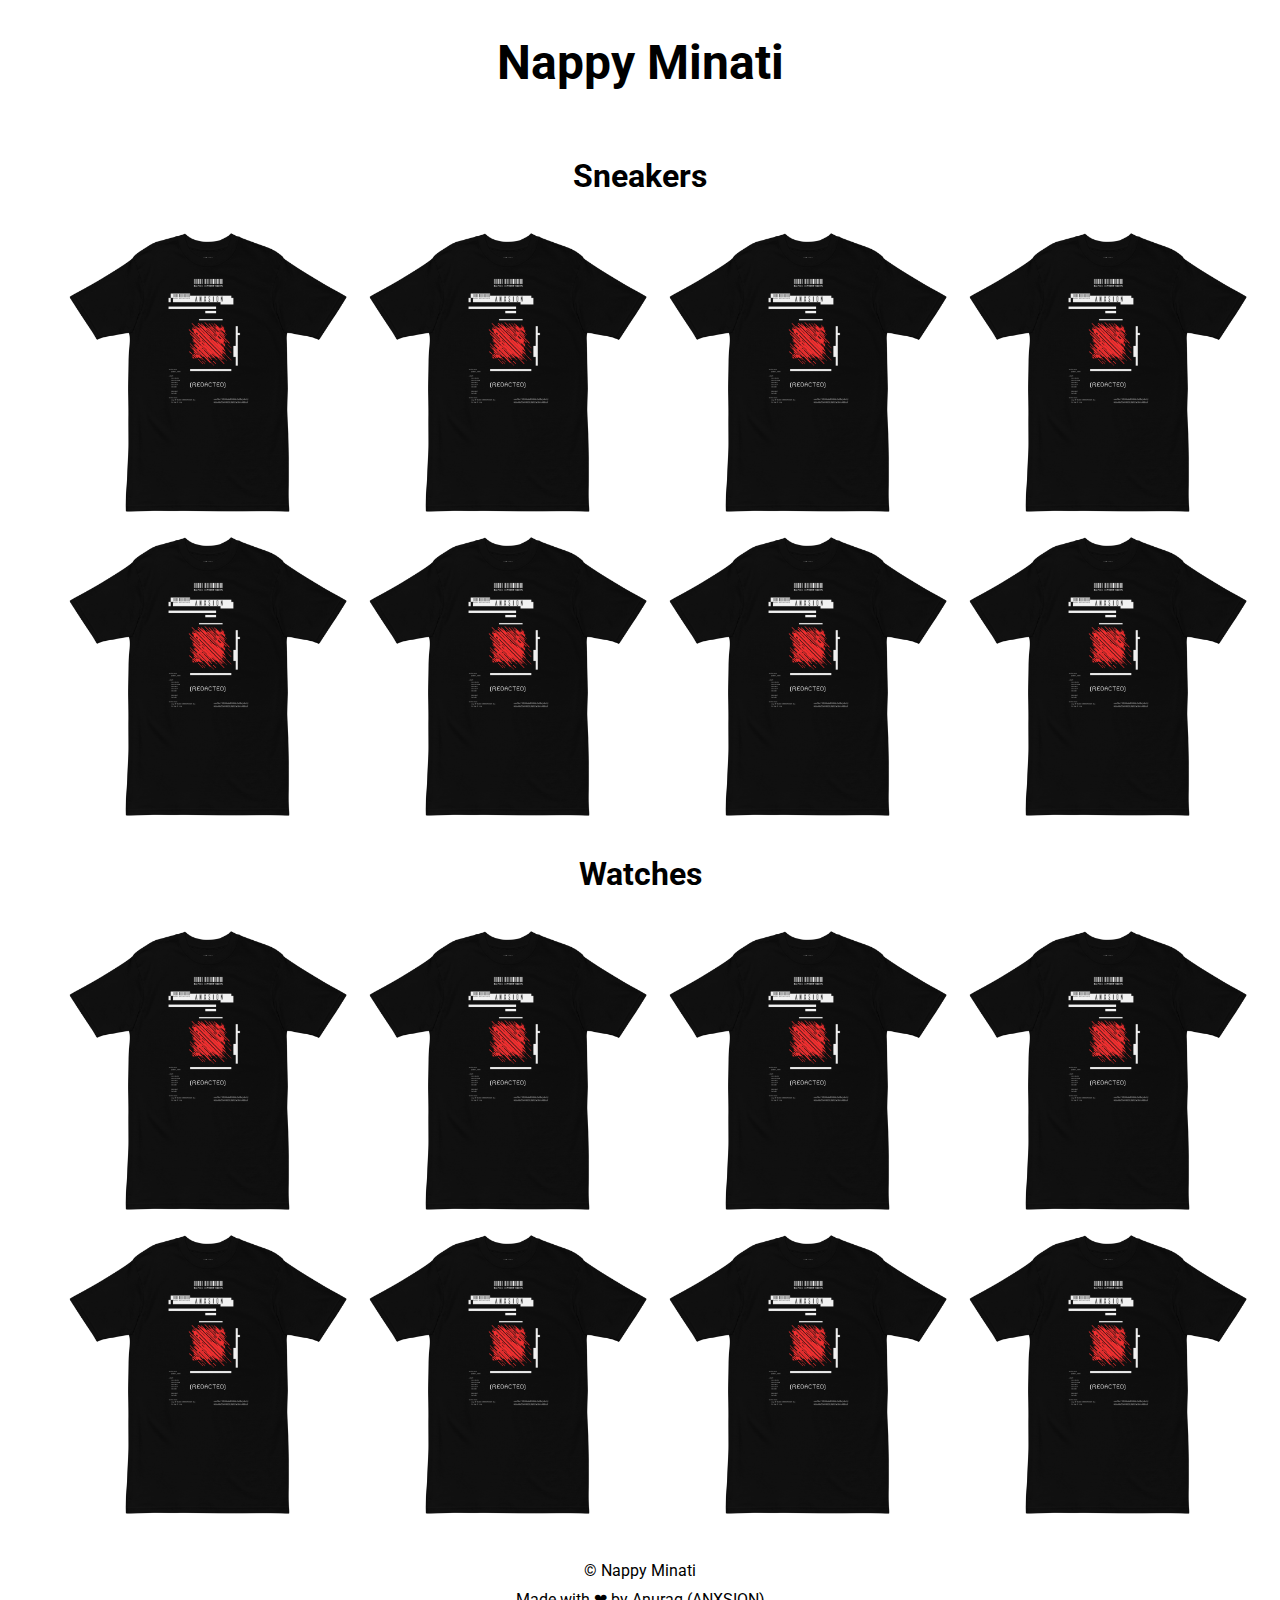
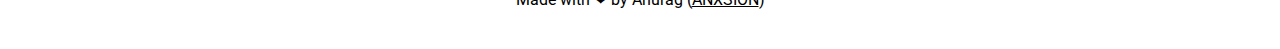
==== index.html @ b40b248f "Update" ====
<!doctype html>
<html lang="en">
<!-- Hand coded with love <3 by anxsion -->

<head>
	<title>Nappy Minati</title>
	<meta charset="utf-8" />
	<meta http-equiv="X-UA-Compatible" content="IE=edge" />
	<meta name="author" content="AnxSion" />
	<meta name="viewport" content="width=device-width, initial-scale=1.0" />
	<meta name="description" content="For the Good" />
	<meta name="twitter:creator" content="@anxsion" />
	<meta name="theme-color" content="white" />
	<meta name="msapplication-navbutton-color" content="black" />
	<meta name="apple-mobile-web-app-status-bar-style" content="black" />
	<meta property="og:url" content="https://anxsion.github.io/nappy">
  	<meta property="og:type" content="website" />
  	<meta property="og:title" content="Grace" />
  	<meta property="og:description" content="Nappy Minati" />
  	<meta property="og:image" content="asset/procucts/graceImg.png" />
	<meta name="twitter:card" content="summary_large_image" />
	<meta property="twitter:domain" content="anxsion.github.io" />
	<meta property="twitter:url" content="https://anxsion.github.io/nappy" />
	<meta name="twitter:title" content="Grace" />
	<meta name="twitter:description" content="Nappy Minati" />
	<meta name="twitter:image" content="asset/procucts/graceImg.png" />
	<link rel="stylesheet" href="./css/style.css" type="text/css" />
	<link rel="preload" href="./css/style.css" as="style" />
	<link rel="shortcut icon" href="./asset/icon/favicon.png" type="image/x-icon" />
	<link rel="apple-touch-icon" href="./asset/icon/favicon.png" />
    <link rel="apple-touch-icon" href="./asset/icon/192.png">
    <link rel="manifest" href="./manifest.webmanifest" />
</head>

<body>
    <main>
        <h1>Nappy Minati</h1>
    <section>

        <h2>Sneakers</h2>
        <div class="productContainer">

            <a href="./page/test.html">
                <img src="./asset/products/data.png" alt="">
                <p>Product Name</p>
            </a>

            <a href="./page/test.html">
                <img src="./asset/products/data.png" alt="">
                <p>Product Name</p>
            </a>

            <a href="./page/test.html">
                <img src="./asset/products/data.png" alt="">
                <p>Product Name</p>
            </a>

            <a href="./page/test.html">
                <img src="./asset/products/data.png" alt="">
                <p>Product Name</p>
            </a>

            <a href="./page/test.html">
                <img src="./asset/products/data.png" alt="">
                <p>Product Name</p>
            </a>

            <a href="./page/test.html">
                <img src="./asset/products/data.png" alt="">
                <p>Product Name</p>
            </a>

            <a href="./page/test.html">
                <img src="./asset/products/data.png" alt="">
                <p>Product Name</p>
            </a>

            <a href="./page/test.html">
                <img src="./asset/products/data.png" alt="">
                <p>Product Name</p>
            </a>

        </div>

        <h2>Watches</h2>
        <div class="productContainer">

            <a href="./page/test.html">
                <img src="./asset/products/data.png" alt="">
                <p>Product Name</p>
            </a>

            <a href="./page/test.html">
                <img src="./asset/products/data.png" alt="">
                <p>Product Name</p>
            </a>

            <a href="./page/test.html">
                <img src="./asset/products/data.png" alt="">
                <p>Product Name</p>
            </a>

            <a href="./page/test.html">
                <img src="./asset/products/data.png" alt="">
                <p>Product Name</p>
            </a>

            <a href="./page/test.html">
                <img src="./asset/products/data.png" alt="">
                <p>Product Name</p>
            </a>

            <a href="./page/test.html">
                <img src="./asset/products/data.png" alt="">
                <p>Product Name</p>
            </a>

            <a href="./page/test.html">
                <img src="./asset/products/data.png" alt="">
                <p>Product Name</p>
            </a>

            <a href="./page/test.html">
                <img src="./asset/products/data.png" alt="">
                <p>Product Name</p>
            </a>

        </div>
    </section>

    <footer>
        <p>&copy; Nappy Minati</p>
        <p>Made with &#10084; by Anurag (<a href="https://anxsion.github.io/" target="_blank">ANXSION</a>)</p>
    </footer>

    </main>

    <script>
        window.addEventListener("load", () => {
        if ("serviceWorker" in navigator) {
            navigator.serviceWorker.register("./nappy-serviceworker.js");
        }  
    });
    </script>

</body>
---- css/style.css ----
@import url('https://fonts.googleapis.com/css2?family=Roboto:ital,wght@0,100;0,300;0,400;0,500;0,700;0,900;1,100;1,300;1,400;1,500;1,700;1,900&display=swap');

body{
    font-family: 'Roboto', sans-serif;
    display: flex;
    flex-direction: column;
    justify-content:flex-start;
    align-items: center;
    -webkit-tap-highlight-color: rgba(0,0,0,0);
    margin: 0;
    color: black;
    background-color: white;
    font-size: 16px;
}

h1{
    font-size: 3rem;
    margin: 34px;
}
h2{
    font-size: 2rem;
    margin: 32px;
}
main{
    position: relative;
    width: 100%;
    min-height: 100vh;
    display: flex;
    flex-direction: column;
    justify-content: center;
    align-items: center;
    padding-bottom: 128px;
}

section{
    width: 90%;
    display: flex;
    flex-direction: column;
    justify-content: center;
    align-items: center;
}

a{
    color: black;
    text-decoration: underline;
}

img{
    width: 50%;
    height: fit-content;
    min-width: 100%;
    min-height: 100%;
}

.productContainer{
    display: grid;
    grid-template-columns: 50% 50%;
    justify-content: space-evenly;
    align-items: center;
    column-gap: 12px;
    row-gap: 12px;
}
.productContainer a{
    position: relative;
    width: 100%;
    height: 100%;
    transition: 0.3s;
}


.productContainer a img{
    width: 100%;
    height: 100%;
    opacity: 100%;
    transition: 0.3s;
    filter: blur(0);
}
.productContainer a p{
    height: 100%;
    width: 100%;
    display: flex;
    justify-content: center;
    align-items: center;
    position: absolute;
    top: 0;
    left: 0;
    opacity: 0%;
    transition: 0.3s;
    margin: 0;
}
.productContainer a:hover img{
    opacity: 30%;
    filter: blur(4px);
    background-color: hsla(0, 0%, 50%, 0);
}
.productContainer a:hover p{
    opacity: 100%;
    
}
.productDisplay{
    display: flex;
    width: 50%;
    justify-content: center;
    align-items: center;
}
.productDisplay img{
    width: 100%;
    height: 100%;
    background-color: hsla(0, 0%, 50%, 0);
}

footer{
    height: 128px;
    display: flex;
    flex-direction: column;
    justify-content: center;
    align-items: center;
    position: absolute;
    bottom: 0;
}
footer p{
    margin: 5px;
}


.orderButton{
    background-color: black;
    color: white;
    width: 128px;
    padding: 8px;
    justify-content: center;
    align-items: center;
    text-decoration: none;
    display: flex;
    border-radius: 16px;
}

.justifyText{
    text-align: justify;
}
@media screen and (min-width:769px) {
    .productContainer{
        grid-template-columns: 25% 25% 25% 25%;
    }
    .productDisplay img{
        width: 50%;
        height: 50%;
    }
}
---- css/style.css ----
@import url('https://fonts.googleapis.com/css2?family=Roboto:ital,wght@0,100;0,300;0,400;0,500;0,700;0,900;1,100;1,300;1,400;1,500;1,700;1,900&display=swap');

body{
    font-family: 'Roboto', sans-serif;
    display: flex;
    flex-direction: column;
    justify-content:flex-start;
    align-items: center;
    -webkit-tap-highlight-color: rgba(0,0,0,0);
    margin: 0;
    color: black;
    background-color: white;
    font-size: 16px;
}

h1{
    font-size: 3rem;
    margin: 34px;
}
h2{
    font-size: 2rem;
    margin: 32px;
}
main{
    position: relative;
    width: 100%;
    min-height: 100vh;
    display: flex;
    flex-direction: column;
    justify-content: center;
    align-items: center;
    padding-bottom: 128px;
}

section{
    width: 90%;
    display: flex;
    flex-direction: column;
    justify-content: center;
    align-items: center;
}

a{
    color: black;
    text-decoration: underline;
}

img{
    width: 50%;
    height: fit-content;
    min-width: 100%;
    min-height: 100%;
}

.productContainer{
    display: grid;
    grid-template-columns: 50% 50%;
    justify-content: space-evenly;
    align-items: center;
    column-gap: 12px;
    row-gap: 12px;
}
.productContainer a{
    position: relative;
    width: 100%;
    height: 100%;
    transition: 0.3s;
}


.productContainer a img{
    width: 100%;
    height: 100%;
    opacity: 100%;
    transition: 0.3s;
    filter: blur(0);
}
.productContainer a p{
    height: 100%;
    width: 100%;
    display: flex;
    justify-content: center;
    align-items: center;
    position: absolute;
    top: 0;
    left: 0;
    opacity: 0%;
    transition: 0.3s;
    margin: 0;
}
.productContainer a:hover img{
    opacity: 30%;
    filter: blur(4px);
    background-color: hsla(0, 0%, 50%, 0);
}
.productContainer a:hover p{
    opacity: 100%;
    
}
.productDisplay{
    display: flex;
    width: 50%;
    justify-content: center;
    align-items: center;
}
.productDisplay img{
    width: 100%;
    height: 100%;
    background-color: hsla(0, 0%, 50%, 0);
}

footer{
    height: 128px;
    display: flex;
    flex-direction: column;
    justify-content: center;
    align-items: center;
    position: absolute;
    bottom: 0;
}
footer p{
    margin: 5px;
}


.orderButton{
    background-color: black;
    color: white;
    width: 128px;
    padding: 8px;
    justify-content: center;
    align-items: center;
    text-decoration: none;
    display: flex;
    border-radius: 16px;
}

.justifyText{
    text-align: justify;
}
@media screen and (min-width:769px) {
    .productContainer{
        grid-template-columns: 25% 25% 25% 25%;
    }
    .productDisplay img{
        width: 50%;
        height: 50%;
    }
}
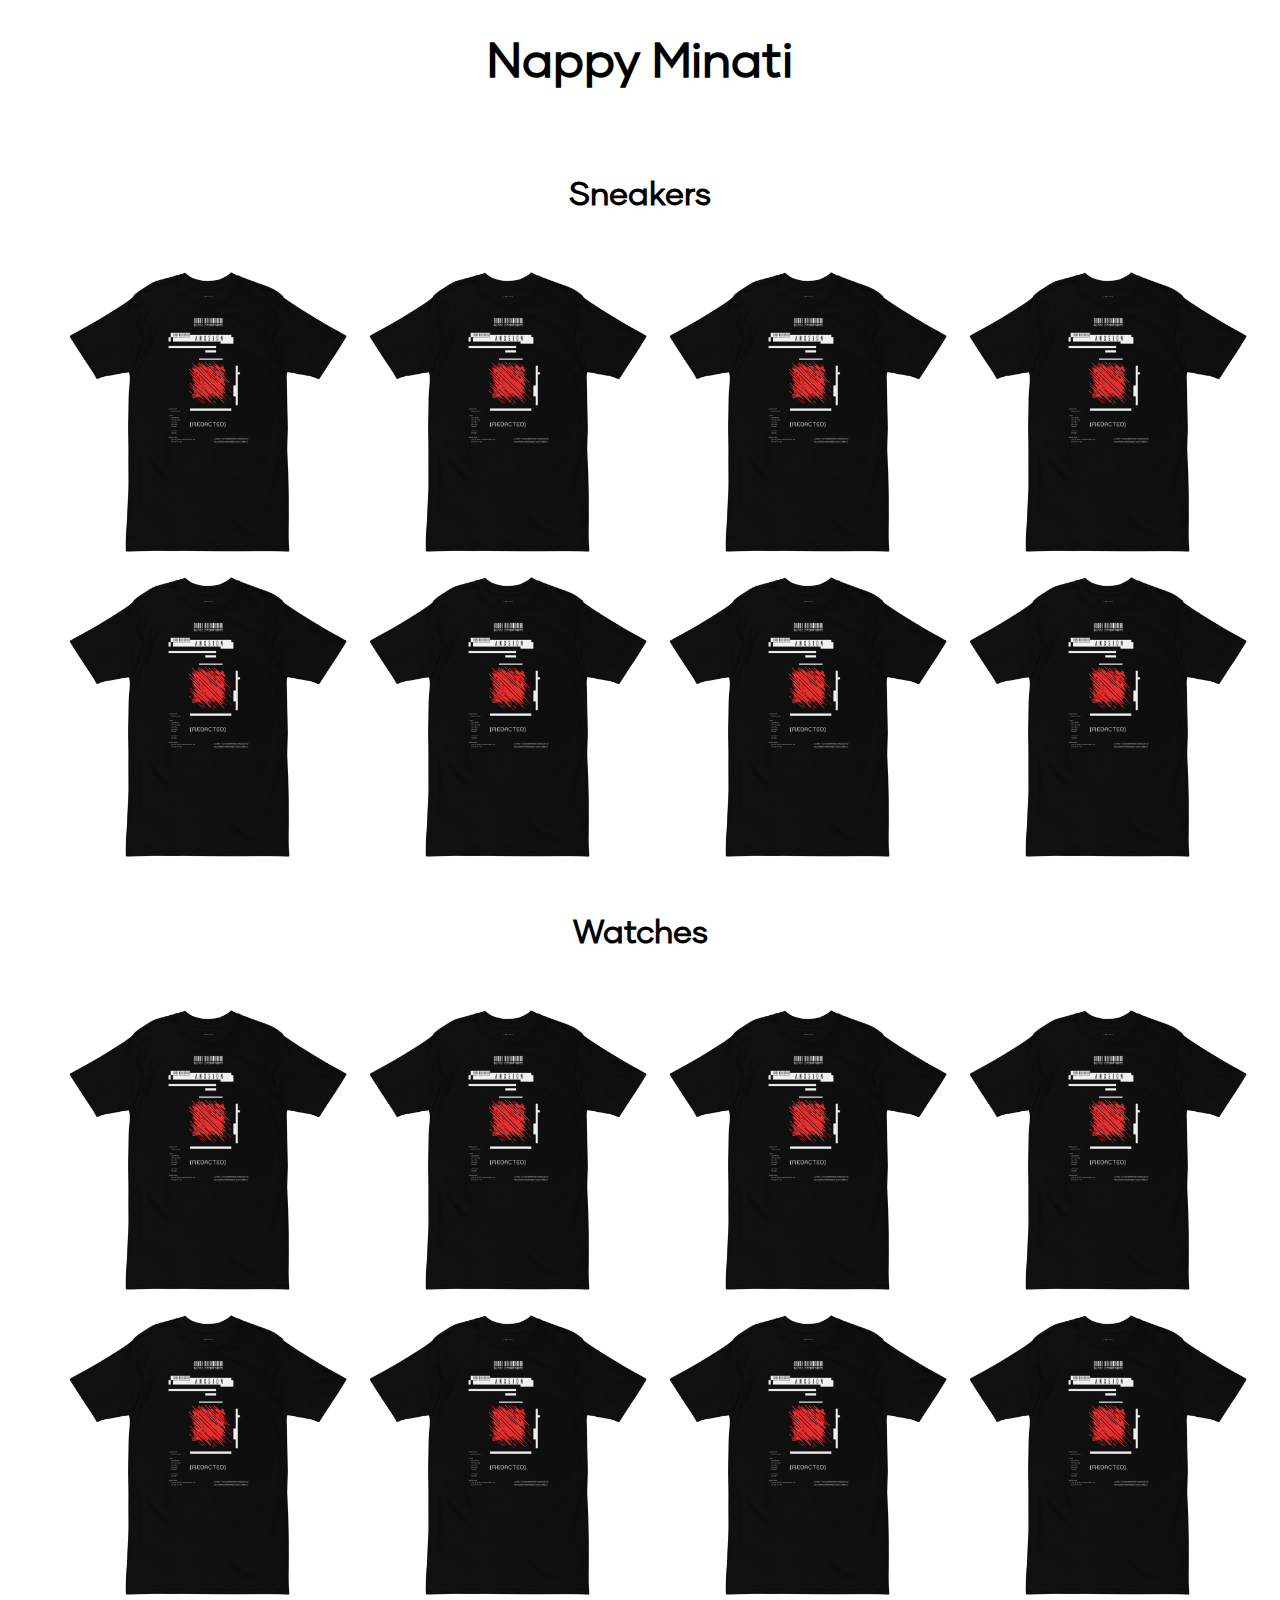
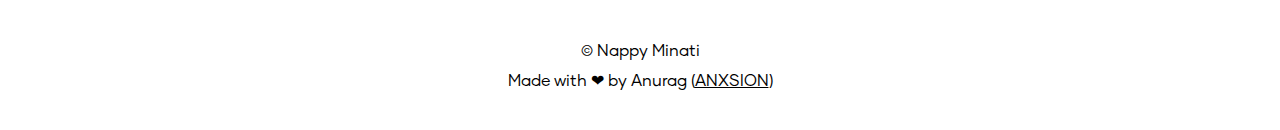
==== commit 21c8e120: "Updates" ====
--- a/index.html
+++ b/index.html
@@ -36,8 +36,9 @@
     <main>
         <h1>Nappy Minati</h1>
     <section>
-
+        <br>
         <h2>Sneakers</h2>
+        <br>
         <div class="productContainer">
 
             <a href="./page/test.html">
@@ -82,7 +83,9 @@
 
         </div>
 
+        <br>
         <h2>Watches</h2>
+        <br>
         <div class="productContainer">
 
             <a href="./page/test.html">
--- a/css/style.css
+++ b/css/style.css
@@ -1,7 +1,11 @@
 @import url('https://fonts.googleapis.com/css2?family=Roboto:ital,wght@0,100;0,300;0,400;0,500;0,700;0,900;1,100;1,300;1,400;1,500;1,700;1,900&display=swap');
 
+@font-face {
+    font-family: 'Gilmer';
+    src: url(../asset/font/GilmerRegular.otf);
+}
 body{
-    font-family: 'Roboto', sans-serif;
+    font-family: 'Gilmer';
     display: flex;
     flex-direction: column;
     justify-content:flex-start;
--- a/css/style.css
+++ b/css/style.css
@@ -1,7 +1,11 @@
 @import url('https://fonts.googleapis.com/css2?family=Roboto:ital,wght@0,100;0,300;0,400;0,500;0,700;0,900;1,100;1,300;1,400;1,500;1,700;1,900&display=swap');
 
+@font-face {
+    font-family: 'Gilmer';
+    src: url(../asset/font/GilmerRegular.otf);
+}
 body{
-    font-family: 'Roboto', sans-serif;
+    font-family: 'Gilmer';
     display: flex;
     flex-direction: column;
     justify-content:flex-start;
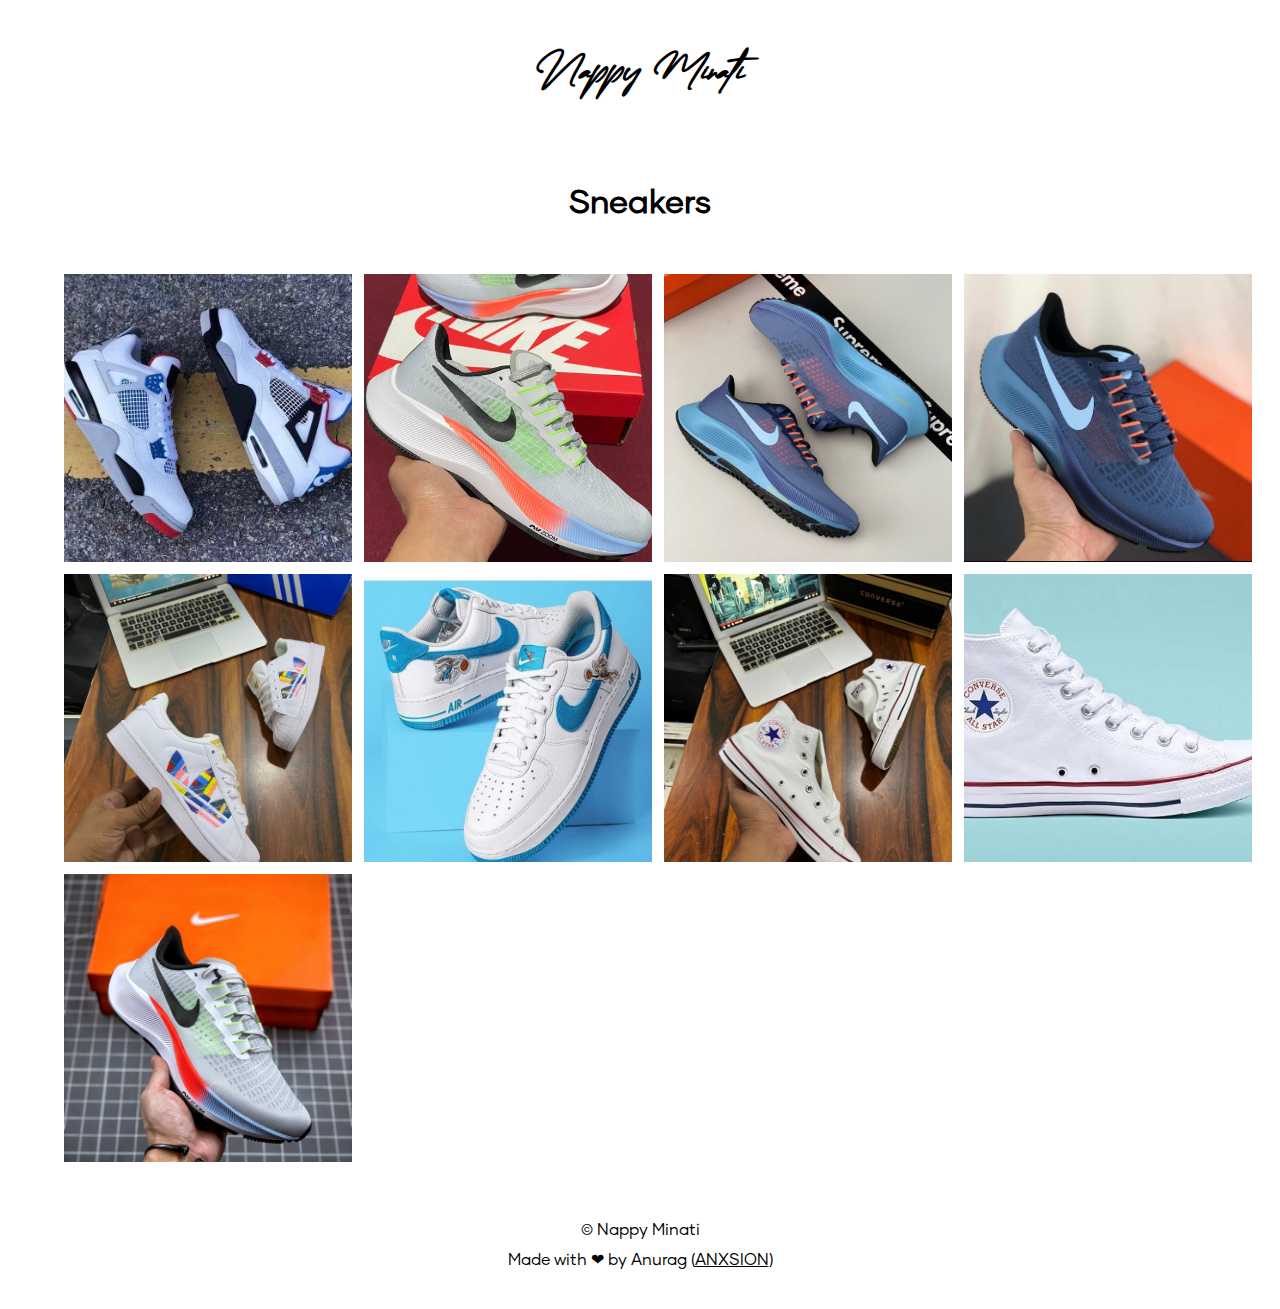
==== commit 68d77157: "Data Structure" ====
--- a/index.html
+++ b/index.html
@@ -33,108 +33,43 @@
 </head>
 
 <body>
+    <div  id="loadingScreen" style="width: 100%; height: 100%; position: fixed; background-color: white; justify-content: center; align-items: center; display: flex; z-index: 2; top: -100%;">
+        <h1 style="text-align: center; font-family: 'Creation';">Nappy Minati</h1>
+    </div>
+
     <main>
-        <h1>Nappy Minati</h1>
-    <section>
-        <br>
-        <h2>Sneakers</h2>
-        <br>
-        <div class="productContainer">
+        <h1 style="text-align: center; font-family: 'Creation';">Nappy Minati</h1>
 
-            <a href="./page/test.html">
-                <img src="./asset/products/data.png" alt="">
-                <p>Product Name</p>
-            </a>
+        <section id="productMain">
+            <br>
+            <h2 style="text-align: center;">Sneakers</h2>
+            <br>
+            <div id="productContainer" class="productContainer">
+            </div>
+            <br>
+        </section>
+        
 
-            <a href="./page/test.html">
-                <img src="./asset/products/data.png" alt="">
-                <p>Product Name</p>
-            </a>
+        <section id="productData">
+            <br><br>
+            <svg onclick="navigateProduct('main')" style="cursor:pointer;" fill="#000000" height="32px" width="32px" version="1.1" id="Capa_1" xmlns="http://www.w3.org/2000/svg" xmlns:xlink="http://www.w3.org/1999/xlink" viewBox="0 0 219.151 219.151" xml:space="preserve"><g id="SVGRepo_bgCarrier" stroke-width="0"></g><g id="SVGRepo_tracerCarrier" stroke-linecap="round" stroke-linejoin="round"></g><g id="SVGRepo_iconCarrier"> <g> <path d="M109.576,219.151c60.419,0,109.573-49.156,109.573-109.576C219.149,49.156,169.995,0,109.576,0S0.002,49.156,0.002,109.575 C0.002,169.995,49.157,219.151,109.576,219.151z M109.576,15c52.148,0,94.573,42.426,94.574,94.575 c0,52.149-42.425,94.575-94.574,94.576c-52.148-0.001-94.573-42.427-94.573-94.577C15.003,57.427,57.428,15,109.576,15z"></path> <path d="M94.861,156.507c2.929,2.928,7.678,2.927,10.606,0c2.93-2.93,2.93-7.678-0.001-10.608l-28.82-28.819l83.457-0.008 c4.142-0.001,7.499-3.358,7.499-7.502c-0.001-4.142-3.358-7.498-7.5-7.498l-83.46,0.008l28.827-28.825 c2.929-2.929,2.929-7.679,0-10.607c-1.465-1.464-3.384-2.197-5.304-2.197c-1.919,0-3.838,0.733-5.303,2.196l-41.629,41.628 c-1.407,1.406-2.197,3.313-2.197,5.303c0.001,1.99,0.791,3.896,2.198,5.305L94.861,156.507z"></path> </g> </g></svg>
+            <h1 id="productName"></h1>
 
-            <a href="./page/test.html">
-                <img src="./asset/products/data.png" alt="">
-                <p>Product Name</p>
-            </a>
+            <section id="productImage">
+            </section>
+    
+            <section>
+                <h2 id="productPrice"></h2>
+            </section>
 
-            <a href="./page/test.html">
-                <img src="./asset/products/data.png" alt="">
-                <p>Product Name</p>
-            </a>
+            <section id="productOrder">
+            </section>
+        </section>
 
-            <a href="./page/test.html">
-                <img src="./asset/products/data.png" alt="">
-                <p>Product Name</p>
-            </a>
-
-            <a href="./page/test.html">
-                <img src="./asset/products/data.png" alt="">
-                <p>Product Name</p>
-            </a>
-
-            <a href="./page/test.html">
-                <img src="./asset/products/data.png" alt="">
-                <p>Product Name</p>
-            </a>
-
-            <a href="./page/test.html">
-                <img src="./asset/products/data.png" alt="">
-                <p>Product Name</p>
-            </a>
-
-        </div>
-
-        <br>
-        <h2>Watches</h2>
-        <br>
-        <div class="productContainer">
-
-            <a href="./page/test.html">
-                <img src="./asset/products/data.png" alt="">
-                <p>Product Name</p>
-            </a>
-
-            <a href="./page/test.html">
-                <img src="./asset/products/data.png" alt="">
-                <p>Product Name</p>
-            </a>
-
-            <a href="./page/test.html">
-                <img src="./asset/products/data.png" alt="">
-                <p>Product Name</p>
-            </a>
-
-            <a href="./page/test.html">
-                <img src="./asset/products/data.png" alt="">
-                <p>Product Name</p>
-            </a>
-
-            <a href="./page/test.html">
-                <img src="./asset/products/data.png" alt="">
-                <p>Product Name</p>
-            </a>
-
-            <a href="./page/test.html">
-                <img src="./asset/products/data.png" alt="">
-                <p>Product Name</p>
-            </a>
-
-            <a href="./page/test.html">
-                <img src="./asset/products/data.png" alt="">
-                <p>Product Name</p>
-            </a>
-
-            <a href="./page/test.html">
-                <img src="./asset/products/data.png" alt="">
-                <p>Product Name</p>
-            </a>
-
-        </div>
-    </section>
-
-    <footer>
-        <p>&copy; Nappy Minati</p>
-        <p>Made with &#10084; by Anurag (<a href="https://anxsion.github.io/" target="_blank">ANXSION</a>)</p>
-    </footer>
+        <footer>
+            <p>&copy; Nappy Minati</p>
+            <p>Made with &#10084; by Anurag (<a href="https://anxsion.github.io/" target="_blank">ANXSION</a>)</p>
+        </footer>
 
     </main>
 
@@ -144,6 +79,71 @@
             navigator.serviceWorker.register("./nappy-serviceworker.js");
         }  
     });
+
+    let numberofshoes = 9;
+
+    let productData=[
+        ["Sneakers 1", "Shoes-0.jpg", "399", "https://wa.me/p/8583596851713018/919832909233"],
+        ["Sneakers 2", "Shoes-1.jpg", "399", "https://wa.me/p/8583596851713018/919832909233"],
+        ["Sneakers 3", "Shoes-2.jpg", "399", "https://wa.me/p/8583596851713018/919832909233"],
+        ["Sneakers 4", "Shoes-3.jpg", "399", "https://wa.me/p/8583596851713018/919832909233"],
+        ["Sneakers 5", "Shoes-4.jpg", "399", "https://wa.me/p/8583596851713018/919832909233"],
+        ["Sneakers 6", "Shoes-5.jpg", "399", "https://wa.me/p/8583596851713018/919832909233"],
+        ["Sneakers 7", "Shoes-6.jpg", "399", "https://wa.me/p/8583596851713018/919832909233"],
+        ["Sneakers 8", "Shoes-7.jpg", "399", "https://wa.me/p/8583596851713018/919832909233"],
+        ["Sneakers 9", "Shoes-8.jpg", "399", "https://wa.me/p/8583596851713018/919832909233"],
+    ]
+
+    for(i=0; i<numberofshoes;i++){
+        let htmlData = "<section onclick=\"navigateProduct(\'shoes\',"+ i +")\"><img src=\"./asset/products/shoes-"+ i +".jpg\" alt=\"Sneaker\"></section>";
+        document.getElementById("productContainer").insertAdjacentHTML("beforeend", htmlData);
+
+    }
+
+    function ini(){
+        let params = new URLSearchParams(document.location.search);
+        let Paramcategory = params.get("category");
+        let Paramid = params.get("category");
+
+        if(Paramcategory == "main" || Paramcategory ==null)
+        {
+            navigateProduct("main");
+        }
+        else{
+            navigateProduct(Paramcategory,Paramid);
+        }
+
+    }
+
+    function navigateProduct(productValue, productid){
+        let animationSpeed = 200;
+
+        if (productValue == "main"){
+            history.pushState({}, "Nappy Minati", "?product=main");
+            document.title ="Nappy Minati";
+            document.getElementById('productMain').style.display="flex";
+            document.getElementById('productData').style.display="none";
+            document.getElementById('productMain').style.opacity="100%";
+            document.getElementById('productData').style.opacity="0%";
+        }
+        else if (productValue == "shoes"){
+            {
+                history.pushState({}, "Nappy Minati", "?category=shoes&id="+productid);
+                document.title=productData[productid][0];
+                document.getElementById('productName').innerHTML = productData[productid][0];
+                document.getElementById('productImage').innerHTML = "<img src=\'./asset/products/"+productData[productid][1]+"\'></img>";
+                document.getElementById('productPrice').innerHTML = "&#8377; " + productData[productid][2];
+                document.getElementById('productOrder').innerHTML = "<a href=\'"+productData[productid][3]+"\' target=\'_blank\'>Order</img>";
+                document.getElementById('productMain').style.display="none";
+                document.getElementById('productData').style.display="flex";
+                document.getElementById('productMain').style.opacity="0%";
+                document.getElementById('productData').style.opacity="100%";
+            }
+            
+        }
+    }
+
+    ini();
     </script>
 
 </body>--- a/css/style.css
+++ b/css/style.css
@@ -1,8 +1,10 @@
-@import url('https://fonts.googleapis.com/css2?family=Roboto:ital,wght@0,100;0,300;0,400;0,500;0,700;0,900;1,100;1,300;1,400;1,500;1,700;1,900&display=swap');
-
 @font-face {
     font-family: 'Gilmer';
     src: url(../asset/font/GilmerRegular.otf);
+}
+@font-face {
+    font-family: 'Creation';
+    src: url(../asset/font/Creation.otf);
 }
 body{
     font-family: 'Gilmer';
@@ -31,9 +33,13 @@
     min-height: 100vh;
     display: flex;
     flex-direction: column;
-    justify-content: center;
+    justify-content: flex-start;
     align-items: center;
     padding-bottom: 128px;
+}
+
+#productMain{
+    display: flex;
 }
 
 section{
@@ -47,6 +53,7 @@
 a{
     color: black;
     text-decoration: underline;
+    
 }
 
 img{
@@ -57,50 +64,29 @@
 }
 
 .productContainer{
+    width: 100%;
     display: grid;
     grid-template-columns: 50% 50%;
     justify-content: space-evenly;
     align-items: center;
     column-gap: 12px;
     row-gap: 12px;
+    cursor: pointer;
 }
-.productContainer a{
-    position: relative;
+
+.productContainer section{
     width: 100%;
     height: 100%;
     transition: 0.3s;
 }
-
-
-.productContainer a img{
+.productContainer section img{
     width: 100%;
     height: 100%;
-    opacity: 100%;
+    object-fit: cover;
+    aspect-ratio: 1/1;
     transition: 0.3s;
-    filter: blur(0);
 }
-.productContainer a p{
-    height: 100%;
-    width: 100%;
-    display: flex;
-    justify-content: center;
-    align-items: center;
-    position: absolute;
-    top: 0;
-    left: 0;
-    opacity: 0%;
-    transition: 0.3s;
-    margin: 0;
-}
-.productContainer a:hover img{
-    opacity: 30%;
-    filter: blur(4px);
-    background-color: hsla(0, 0%, 50%, 0);
-}
-.productContainer a:hover p{
-    opacity: 100%;
-    
-}
+
 .productDisplay{
     display: flex;
     width: 50%;
@@ -111,6 +97,31 @@
     width: 100%;
     height: 100%;
     background-color: hsla(0, 0%, 50%, 0);
+}
+
+#productData{
+    display: flex;
+    flex-direction: column;
+    justify-content: center;
+    align-items: center;
+}
+
+#productData a{
+    background-color: black;
+    color: white;
+    padding: 8px;
+    min-width: 128px;
+    text-align: center;
+    text-decoration: none;
+}
+#productImage{ 
+    width: 50%;
+    height: 50%;
+    background-color: hsla(0, 0%, 50%, 0);
+}
+#productImage img{
+    object-fit: cover;
+    aspect-ratio: 1/1;
 }
 
 footer{
@@ -126,22 +137,26 @@
     margin: 5px;
 }
 
-
-.orderButton{
-    background-color: black;
-    color: white;
-    width: 128px;
-    padding: 8px;
-    justify-content: center;
-    align-items: center;
-    text-decoration: none;
-    display: flex;
-    border-radius: 16px;
+.loadingScreen{
+    animation: loading 1s normal;
 }
 
-.justifyText{
-    text-align: justify;
+@keyframes loading{
+    0%{
+        top: 100%;
+    }
+    40%{
+        top: 0%;
+    }
+    50%{
+        top: 0%;
+    }
+    100%{
+        top: -100%;
+    }
 }
+
+
 @media screen and (min-width:769px) {
     .productContainer{
         grid-template-columns: 25% 25% 25% 25%;
--- a/css/style.css
+++ b/css/style.css
@@ -1,8 +1,10 @@
-@import url('https://fonts.googleapis.com/css2?family=Roboto:ital,wght@0,100;0,300;0,400;0,500;0,700;0,900;1,100;1,300;1,400;1,500;1,700;1,900&display=swap');
-
 @font-face {
     font-family: 'Gilmer';
     src: url(../asset/font/GilmerRegular.otf);
+}
+@font-face {
+    font-family: 'Creation';
+    src: url(../asset/font/Creation.otf);
 }
 body{
     font-family: 'Gilmer';
@@ -31,9 +33,13 @@
     min-height: 100vh;
     display: flex;
     flex-direction: column;
-    justify-content: center;
+    justify-content: flex-start;
     align-items: center;
     padding-bottom: 128px;
+}
+
+#productMain{
+    display: flex;
 }
 
 section{
@@ -47,6 +53,7 @@
 a{
     color: black;
     text-decoration: underline;
+    
 }
 
 img{
@@ -57,50 +64,29 @@
 }
 
 .productContainer{
+    width: 100%;
     display: grid;
     grid-template-columns: 50% 50%;
     justify-content: space-evenly;
     align-items: center;
     column-gap: 12px;
     row-gap: 12px;
+    cursor: pointer;
 }
-.productContainer a{
-    position: relative;
+
+.productContainer section{
     width: 100%;
     height: 100%;
     transition: 0.3s;
 }
-
-
-.productContainer a img{
+.productContainer section img{
     width: 100%;
     height: 100%;
-    opacity: 100%;
+    object-fit: cover;
+    aspect-ratio: 1/1;
     transition: 0.3s;
-    filter: blur(0);
 }
-.productContainer a p{
-    height: 100%;
-    width: 100%;
-    display: flex;
-    justify-content: center;
-    align-items: center;
-    position: absolute;
-    top: 0;
-    left: 0;
-    opacity: 0%;
-    transition: 0.3s;
-    margin: 0;
-}
-.productContainer a:hover img{
-    opacity: 30%;
-    filter: blur(4px);
-    background-color: hsla(0, 0%, 50%, 0);
-}
-.productContainer a:hover p{
-    opacity: 100%;
-    
-}
+
 .productDisplay{
     display: flex;
     width: 50%;
@@ -111,6 +97,31 @@
     width: 100%;
     height: 100%;
     background-color: hsla(0, 0%, 50%, 0);
+}
+
+#productData{
+    display: flex;
+    flex-direction: column;
+    justify-content: center;
+    align-items: center;
+}
+
+#productData a{
+    background-color: black;
+    color: white;
+    padding: 8px;
+    min-width: 128px;
+    text-align: center;
+    text-decoration: none;
+}
+#productImage{ 
+    width: 50%;
+    height: 50%;
+    background-color: hsla(0, 0%, 50%, 0);
+}
+#productImage img{
+    object-fit: cover;
+    aspect-ratio: 1/1;
 }
 
 footer{
@@ -126,22 +137,26 @@
     margin: 5px;
 }
 
-
-.orderButton{
-    background-color: black;
-    color: white;
-    width: 128px;
-    padding: 8px;
-    justify-content: center;
-    align-items: center;
-    text-decoration: none;
-    display: flex;
-    border-radius: 16px;
+.loadingScreen{
+    animation: loading 1s normal;
 }
 
-.justifyText{
-    text-align: justify;
+@keyframes loading{
+    0%{
+        top: 100%;
+    }
+    40%{
+        top: 0%;
+    }
+    50%{
+        top: 0%;
+    }
+    100%{
+        top: -100%;
+    }
 }
+
+
 @media screen and (min-width:769px) {
     .productContainer{
         grid-template-columns: 25% 25% 25% 25%;
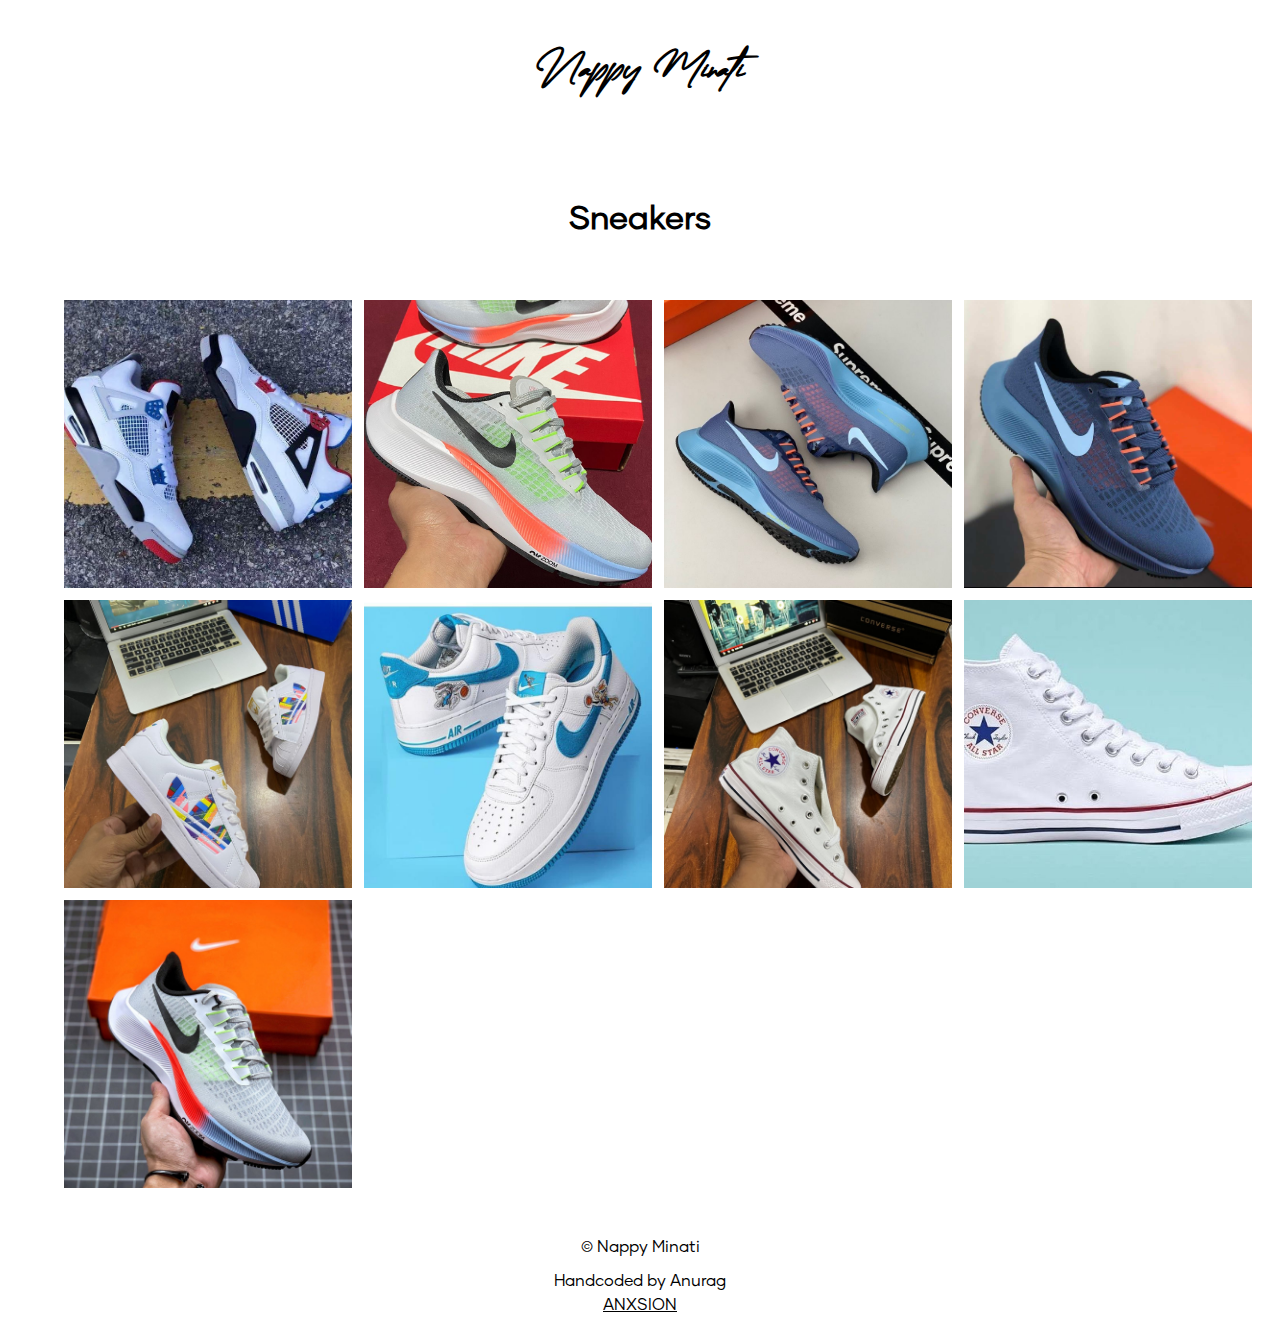
==== commit 2f15024b: "QOL changes" ====
--- a/index.html
+++ b/index.html
@@ -23,7 +23,7 @@
 	<meta property="twitter:url" content="https://anxsion.github.io/nappy" />
 	<meta name="twitter:title" content="Grace" />
 	<meta name="twitter:description" content="Nappy Minati" />
-	<meta name="twitter:image" content="asset/procucts/graceImg.png" />
+	<meta name="twitter:image" content="asset/procucts/favicon.png" />
 	<link rel="stylesheet" href="./css/style.css" type="text/css" />
 	<link rel="preload" href="./css/style.css" as="style" />
 	<link rel="shortcut icon" href="./asset/icon/favicon.png" type="image/x-icon" />
@@ -34,7 +34,7 @@
 
 <body>
     <div  id="loadingScreen" style="width: 100%; height: 100%; position: fixed; background-color: white; justify-content: center; align-items: center; display: flex; z-index: 2; top: -100%;">
-        <h1 style="text-align: center; font-family: 'Creation';">Nappy Minati</h1>
+        <h1 style="text-align: center; font-family: 'Creation'; font-weight: normal;">Nappy Minati</h1>
     </div>
 
     <main>
@@ -44,8 +44,7 @@
             <br>
             <h2 style="text-align: center;">Sneakers</h2>
             <br>
-            <div id="productContainer" class="productContainer">
-            </div>
+            <div id="productContainer" class="productContainer"></div>
             <br>
         </section>
         
@@ -57,7 +56,7 @@
 
             <section id="productImage">
             </section>
-    
+
             <section>
                 <h2 id="productPrice"></h2>
             </section>
@@ -66,9 +65,9 @@
             </section>
         </section>
 
-        <footer>
+        <footer style="text-align: center;">
             <p>&copy; Nappy Minati</p>
-            <p>Made with &#10084; by Anurag (<a href="https://anxsion.github.io/" target="_blank">ANXSION</a>)</p>
+            <p>Handcoded by Anurag <br><a href="https://anxsion.github.io/" target="_blank">ANXSION</a></p>
         </footer>
 
     </main>
@@ -83,15 +82,15 @@
     let numberofshoes = 9;
 
     let productData=[
-        ["Sneakers 1", "Shoes-0.jpg", "399", "https://wa.me/p/8583596851713018/919832909233"],
-        ["Sneakers 2", "Shoes-1.jpg", "399", "https://wa.me/p/8583596851713018/919832909233"],
-        ["Sneakers 3", "Shoes-2.jpg", "399", "https://wa.me/p/8583596851713018/919832909233"],
-        ["Sneakers 4", "Shoes-3.jpg", "399", "https://wa.me/p/8583596851713018/919832909233"],
-        ["Sneakers 5", "Shoes-4.jpg", "399", "https://wa.me/p/8583596851713018/919832909233"],
-        ["Sneakers 6", "Shoes-5.jpg", "399", "https://wa.me/p/8583596851713018/919832909233"],
-        ["Sneakers 7", "Shoes-6.jpg", "399", "https://wa.me/p/8583596851713018/919832909233"],
-        ["Sneakers 8", "Shoes-7.jpg", "399", "https://wa.me/p/8583596851713018/919832909233"],
-        ["Sneakers 9", "Shoes-8.jpg", "399", "https://wa.me/p/8583596851713018/919832909233"],
+        ["Sneakers 1", "shoes-0.jpg", "399", "399", "https://wa.me/p/8583596851713018/919832909233"],
+        ["Sneakers 2", "shoes-1.jpg", "399", "299", "https://wa.me/p/8583596851713018/919832909233"],
+        ["Sneakers 3", "shoes-2.jpg", "399", "399", "https://wa.me/p/8583596851713018/919832909233"],
+        ["Sneakers 4", "shoes-3.jpg", "399", "299", "https://wa.me/p/8583596851713018/919832909233"],
+        ["Sneakers 5", "shoes-4.jpg", "399", "399", "https://wa.me/p/8583596851713018/919832909233"],
+        ["Sneakers 6", "shoes-5.jpg", "399", "299", "https://wa.me/p/8583596851713018/919832909233"],
+        ["Sneakers 7", "shoes-6.jpg", "399", "299", "https://wa.me/p/8583596851713018/919832909233"],
+        ["Sneakers 8", "shoes-7.jpg", "399", "299", "https://wa.me/p/8583596851713018/919832909233"],
+        ["Sneakers 9", "shoes-8.jpg", "399", "299", "https://wa.me/p/8583596851713018/919832909233"]
     ]
 
     for(i=0; i<numberofshoes;i++){
@@ -129,17 +128,22 @@
         else if (productValue == "shoes"){
             {
                 history.pushState({}, "Nappy Minati", "?category=shoes&id="+productid);
-                document.title=productData[productid][0];
+                document.title= productData[productid][0];
+
                 document.getElementById('productName').innerHTML = productData[productid][0];
                 document.getElementById('productImage').innerHTML = "<img src=\'./asset/products/"+productData[productid][1]+"\'></img>";
-                document.getElementById('productPrice').innerHTML = "&#8377; " + productData[productid][2];
-                document.getElementById('productOrder').innerHTML = "<a href=\'"+productData[productid][3]+"\' target=\'_blank\'>Order</img>";
+                if(productData[productid][2] == productData[productid][3]){
+                    document.getElementById('productPrice').innerHTML = "&#8377; " + productData[productid][2];
+                }
+                else{
+                    document.getElementById('productPrice').innerHTML = "<s style=\"color:green\;font-size:18px;\">&#8377; " + productData[productid][2] +"</s><br>&#8377; " + productData[productid][3];
+                }
+                document.getElementById('productOrder').innerHTML = "<a href=\'"+productData[productid][4]+"\' target=\'_blank\'>Order</img>";
                 document.getElementById('productMain').style.display="none";
                 document.getElementById('productData').style.display="flex";
                 document.getElementById('productMain').style.opacity="0%";
                 document.getElementById('productData').style.opacity="100%";
-            }
-            
+            }   
         }
     }
 
--- a/css/style.css
+++ b/css/style.css
@@ -17,6 +17,7 @@
     color: black;
     background-color: white;
     font-size: 16px;
+    line-height: 1.5;
 }
 
 h1{
@@ -78,6 +79,7 @@
     width: 100%;
     height: 100%;
     transition: 0.3s;
+
 }
 .productContainer section img{
     width: 100%;
@@ -115,8 +117,7 @@
     text-decoration: none;
 }
 #productImage{ 
-    width: 50%;
-    height: 50%;
+    width: 75%;
     background-color: hsla(0, 0%, 50%, 0);
 }
 #productImage img{
@@ -165,4 +166,7 @@
         width: 50%;
         height: 50%;
     }
+    #productImage{ 
+        width: 50%;
+    }
 }--- a/css/style.css
+++ b/css/style.css
@@ -17,6 +17,7 @@
     color: black;
     background-color: white;
     font-size: 16px;
+    line-height: 1.5;
 }
 
 h1{
@@ -78,6 +79,7 @@
     width: 100%;
     height: 100%;
     transition: 0.3s;
+
 }
 .productContainer section img{
     width: 100%;
@@ -115,8 +117,7 @@
     text-decoration: none;
 }
 #productImage{ 
-    width: 50%;
-    height: 50%;
+    width: 75%;
     background-color: hsla(0, 0%, 50%, 0);
 }
 #productImage img{
@@ -165,4 +166,7 @@
         width: 50%;
         height: 50%;
     }
+    #productImage{ 
+        width: 50%;
+    }
 }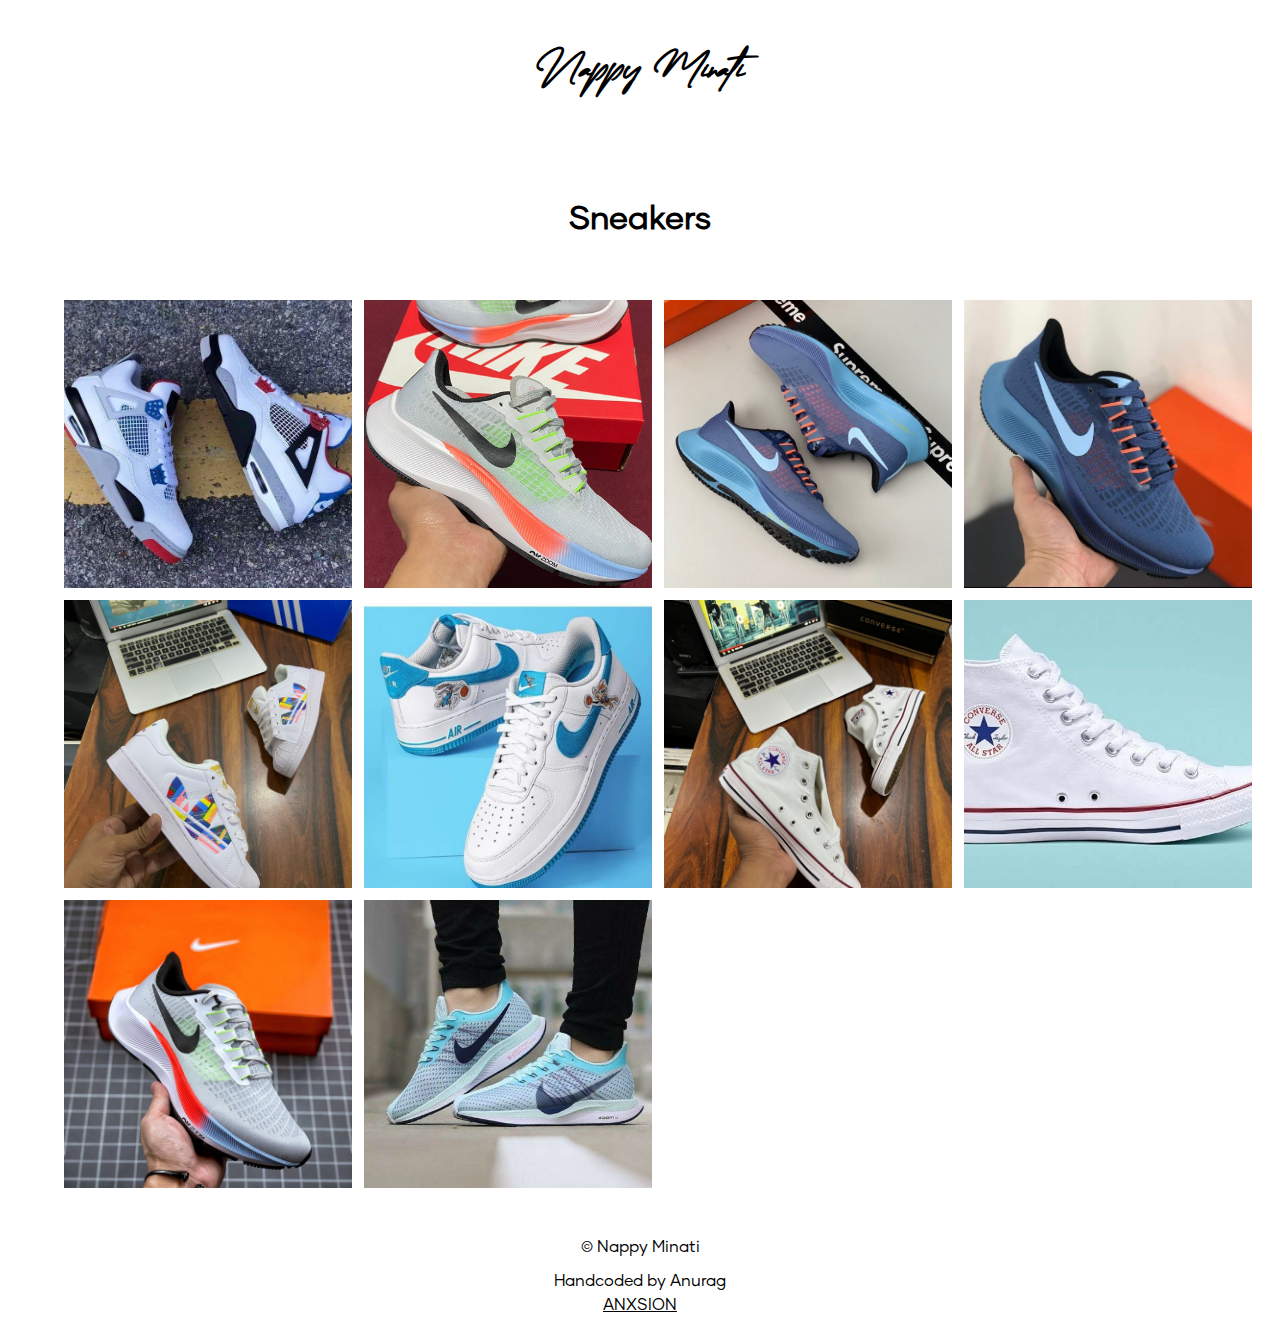
==== commit 63b5093d: "Code update" ====
--- a/index.html
+++ b/index.html
@@ -63,6 +63,7 @@
 
             <section id="productOrder">
             </section>
+            <br>
         </section>
 
         <footer style="text-align: center;">
@@ -79,18 +80,19 @@
         }  
     });
 
-    let numberofshoes = 9;
+    let numberofshoes = 10;
 
     let productData=[
-        ["Sneakers 1", "shoes-0.jpg", "399", "399", "https://wa.me/p/8583596851713018/919832909233"],
-        ["Sneakers 2", "shoes-1.jpg", "399", "299", "https://wa.me/p/8583596851713018/919832909233"],
+        ["Jordan 4 Retro", "shoes-0.jpg", "399", "399", "https://wa.me/p/8583596851713018/919832909233"],
+        ["Nike Zoom 3", "shoes-1.jpg", "399", "299", "https://wa.me/p/8583596851713018/919832909233"],
         ["Sneakers 3", "shoes-2.jpg", "399", "399", "https://wa.me/p/8583596851713018/919832909233"],
         ["Sneakers 4", "shoes-3.jpg", "399", "299", "https://wa.me/p/8583596851713018/919832909233"],
         ["Sneakers 5", "shoes-4.jpg", "399", "399", "https://wa.me/p/8583596851713018/919832909233"],
         ["Sneakers 6", "shoes-5.jpg", "399", "299", "https://wa.me/p/8583596851713018/919832909233"],
         ["Sneakers 7", "shoes-6.jpg", "399", "299", "https://wa.me/p/8583596851713018/919832909233"],
         ["Sneakers 8", "shoes-7.jpg", "399", "299", "https://wa.me/p/8583596851713018/919832909233"],
-        ["Sneakers 9", "shoes-8.jpg", "399", "299", "https://wa.me/p/8583596851713018/919832909233"]
+        ["Sneakers 9", "shoes-8.jpg", "399", "299", "https://wa.me/p/8583596851713018/919832909233"],
+        ["Nike Zoom X", "shoes-9.jpg", "2150", "2150", "https://wa.me/p/8583596851713018/919832909233"]
     ]
 
     for(i=0; i<numberofshoes;i++){
@@ -136,7 +138,7 @@
                     document.getElementById('productPrice').innerHTML = "&#8377; " + productData[productid][2];
                 }
                 else{
-                    document.getElementById('productPrice').innerHTML = "<s style=\"color:green\;font-size:18px;\">&#8377; " + productData[productid][2] +"</s><br>&#8377; " + productData[productid][3];
+                    document.getElementById('productPrice').innerHTML = "<s style=\"color:green\;font-size:24px;\">&#8377; " + productData[productid][2] +"</s><br>&#8377; " + productData[productid][3];
                 }
                 document.getElementById('productOrder').innerHTML = "<a href=\'"+productData[productid][4]+"\' target=\'_blank\'>Order</img>";
                 document.getElementById('productMain').style.display="none";
